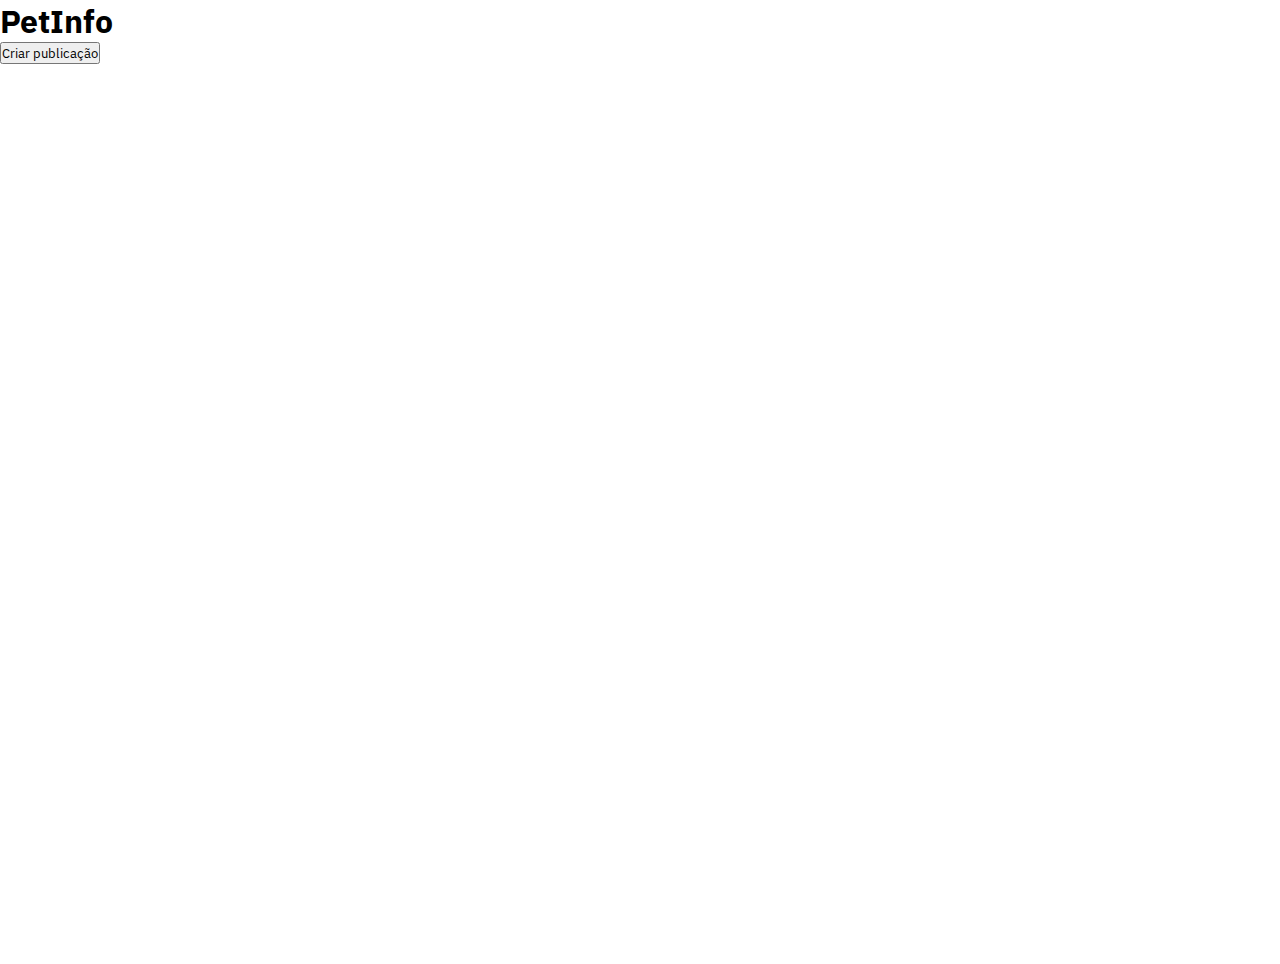
==== pages/home/index.html @ fb817c85 "feat: Creating login and register pages, and logic of pages" ====
<!DOCTYPE html>
<html lang="en">
<head>
    <meta charset="UTF-8">
    <meta http-equiv="X-UA-Compatible" content="IE=edge">
    <meta name="viewport" content="width=device-width, initial-scale=1.0">
    <link rel="stylesheet" href="/styles/globalStyles.css">
    <link rel="stylesheet" href="/styles/container.css">
    <link rel="stylesheet" href="/styles/modalStyle.css">
    <link rel="stylesheet" href="/styles/animations.css">
    <link rel="stylesheet" href="pages/home/styles/header.css">
    <title>PetInfo</title>
</head>
<body>
    <header>
        <h1>PetInfo</h1>
        <button>Criar publicação</button>
        <img id="avatar">
    </header>
    <main>
        
    </main>
    <script type="module" src="index.js"></script>
</body>
</html>
---- styles/globalStyles.css ----
@import url('https://fonts.googleapis.com/css2?family=IBM+Plex+Sans:ital,wght@0,200;0,300;0,400;0,500;0,600;0,700;1,100;1,200;1,300;1,400;1,500;1,600;1,700&display=swap');

* {
  margin: 0;
  padding: 0;
  box-sizing: border-box;
  font-family: 'IBM Plex Sans', sans-serif;
}

:root {
  --brand100: hsl(230, 57%, 50%);
  --brand200: hsl(230, 68%, 54%);
  --gray100: hsl(210, 11%, 15%);
  --gray200: hsl(210, 10%, 23%);
  --gray300: hsl(210, 9%, 31%);
  --gray400: hsl(210, 7%, 56%);
  --gray500: hsl(210, 11%, 71%);
  --gray600: hsl(210, 16%, 93%);
  --gray700: hsl(210, 17%, 95%);
  --gray800: hsl(210, 17%, 98%);
  --gray900: hsl(200, 100%, 99%);
  --alert100: hsl(349, 57%, 50%);
  --alert200: hsl(349, 69%, 55%);
  --sucess100: hsl(162, 88%, 26%);
}

body{
  position: relative;
}

main{
  width: 100vw;
  height: 100vh;
  display: flex;
  justify-content: center;
  align-items: center;
}
---- styles/container.css ----
.container{
    width: 40%;
    min-width: 600px;
    display: flex;
    justify-content: center;
    align-items: center;
    gap: 100px;
}
---- styles/modalStyle.css ----
@keyframes modalAnimation{
    0%{transform: translateY(300px);}
    25%{transform: translateY(0);}
    50%{transform: translateY(0);}
    100%{transform: translateY(300px);}
}

.modal{
    width: 441.73px;
    height: 125px;
    padding: 21px 32px;
    position: fixed;
    bottom: 30px;
    right: 30px;
    display: flex;
    gap: 17px;
    flex-direction: column;
    background: var(--gray900);
    box-shadow: 0px 4px 30px -12px rgba(0, 0, 0, 0.3);
    border-radius: 4px;
    animation: modalAnimation 10s linear;
}

.modal div{
    display: flex;
    gap: 12px;
}

.modal h2{
    font-weight: 500;
    font-size: 16px;
    line-height: 150%;
    color: var(--sucess100);
}

.modal p{
    font-weight: 400;
    font-size: 14px;
    line-height: 150%;
    color: var(--gray200);
}

.modal a{
    color: var(--brand100);
}
---- styles/animations.css ----
@keyframes arrival-left{
    0%{opacity: 0%; transform: translateX(-300px);}
    100%{opacity: 100%; transform: translateX(0);}
}

@keyframes arrival-right{
    0%{opacity: 0%; transform: translateX(300px);}
    100%{opacity: 100%; transform: translateX(0);}
}

.arrival-left{
    animation: arrival-left 2s;
}

.arrival-right{
    animation: arrival-right 2s;
}

@keyframes spinner{
    0% {
		transform: rotate(0);
	}
	100% {
		transform: rotate(360deg);
	}
}

.spinner{
    background-image: url('/src/img/spinner.svg');
    animation: spinner 1s linear;
}
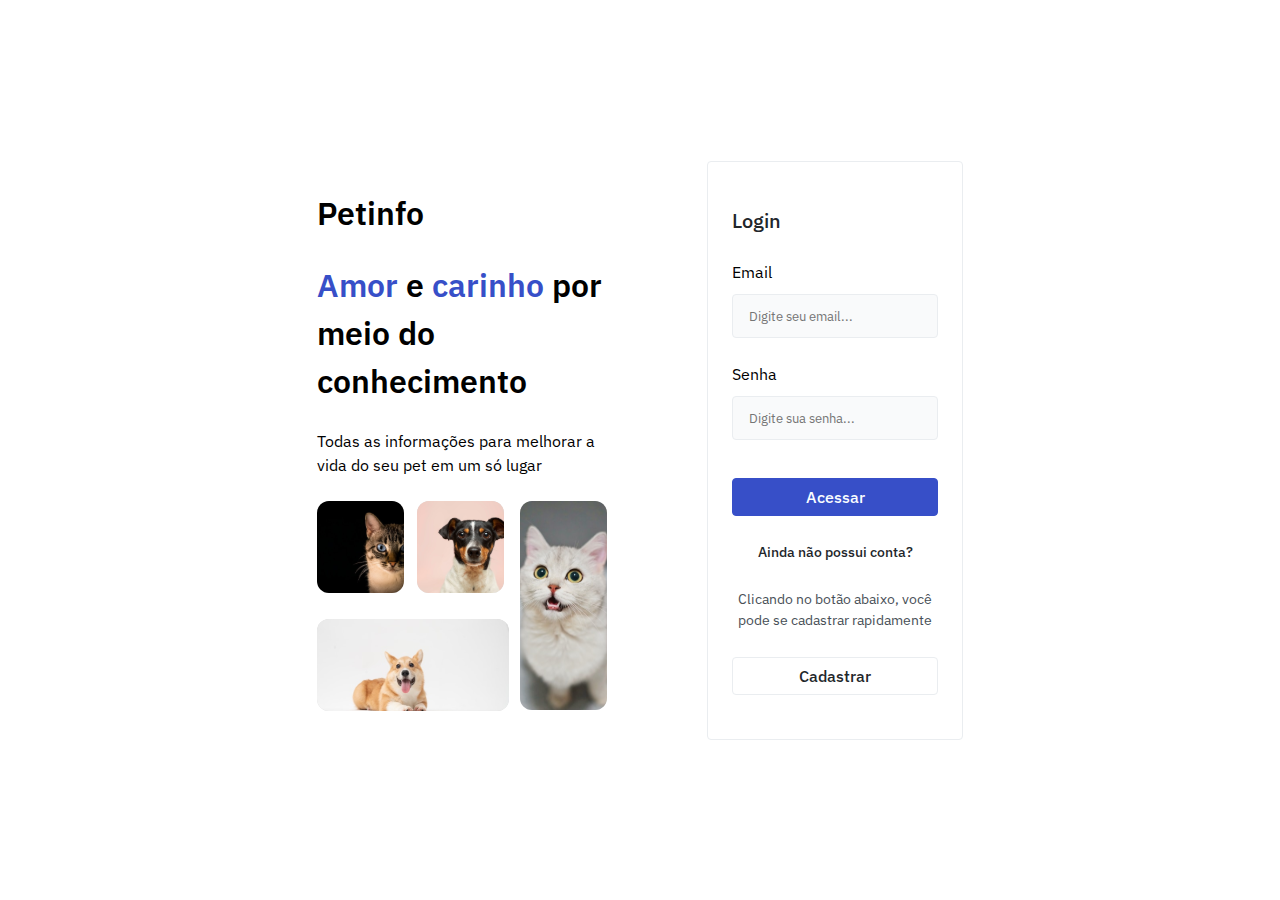
==== commit 3337a804: "feat: Final project" ====
--- a/pages/home/index.html
+++ b/pages/home/index.html
@@ -8,17 +8,46 @@
     <link rel="stylesheet" href="/styles/container.css">
     <link rel="stylesheet" href="/styles/modalStyle.css">
     <link rel="stylesheet" href="/styles/animations.css">
-    <link rel="stylesheet" href="pages/home/styles/header.css">
+    <link rel="stylesheet" href="/pages/home/style/header.css">
+    <link rel="stylesheet" href="/pages/home/style/posts.css">
+    <link rel="stylesheet" href="/pages/home/style/postFeed.css">
+    <link rel="stylesheet" href="/pages/home/style/modal.css">
     <title>PetInfo</title>
 </head>
 <body>
-    <header>
-        <h1>PetInfo</h1>
-        <button>Criar publicação</button>
-        <img id="avatar">
+    <header class="header">
+        <div>
+            <h1>Petinfo</h1>
+            <div>
+                <button id="createButton">Criar publicação</button>
+                <div class="img">
+                    <img id="avatar"/>
+                    <div id="menu">
+                        <section id="top">
+                            <p id="Name"></p>
+                        </section>
+                        <section id="bottom">
+                            <img src="/src/img/sign-out-alt.svg" alt="">
+                            <p>Sair da conta</p>
+                        </section>
+                    </div>
+                </div>
+            </div>
+        </div>
     </header>
-    <main>
-        
+    
+    <div class="titleFeed">
+        <div class="container" style="justify-content: start;">
+            <h2>Feed</h2>
+        </div>
+    </div>
+    
+    <main style="height: auto;">
+        <div class="container">
+            <div class="postFeed">
+
+            </div>
+        </div>
     </main>
     <script type="module" src="index.js"></script>
 </body>
--- a/styles/globalStyles.css
+++ b/styles/globalStyles.css
@@ -5,6 +5,7 @@
   padding: 0;
   box-sizing: border-box;
   font-family: 'IBM Plex Sans', sans-serif;
+  font-style: normal;
 }
 
 :root {
@@ -29,9 +30,10 @@
 }
 
 main{
-  width: 100vw;
+  width: 100%;
   height: 100vh;
   display: flex;
+  flex-direction: column;
   justify-content: center;
   align-items: center;
 }--- a/styles/container.css
+++ b/styles/container.css
@@ -1,5 +1,6 @@
 .container{
-    width: 40%;
+    width: 45%;
+    height: 100%;
     min-width: 600px;
     display: flex;
     justify-content: center;
--- a/styles/modalStyle.css
+++ b/styles/modalStyle.css
@@ -5,7 +5,7 @@
     100%{transform: translateY(300px);}
 }
 
-.modal{
+.notification{
     width: 441.73px;
     height: 125px;
     padding: 21px 32px;
@@ -18,28 +18,28 @@
     background: var(--gray900);
     box-shadow: 0px 4px 30px -12px rgba(0, 0, 0, 0.3);
     border-radius: 4px;
-    animation: modalAnimation 10s linear;
+    animation: modalAnimation 5s linear;
 }
 
-.modal div{
+.notification div{
     display: flex;
     gap: 12px;
 }
 
-.modal h2{
+.notification h2{
     font-weight: 500;
     font-size: 16px;
     line-height: 150%;
     color: var(--sucess100);
 }
 
-.modal p{
+.notification p{
     font-weight: 400;
     font-size: 14px;
     line-height: 150%;
     color: var(--gray200);
 }
 
-.modal a{
+.notification a{
     color: var(--brand100);
 }--- a/styles/animations.css
+++ b/styles/animations.css
@@ -30,3 +30,7 @@
     animation: spinner 1s linear;
 }
 
+@keyframes modalMove{
+    0%{top: -300px}
+    100%{top: 10px}
+}--- a/pages/home/style/header.css
+++ b/pages/home/style/header.css
@@ -0,0 +1,108 @@
+.header{
+    width: 100%;
+    height: 172px;
+    display: flex;
+    justify-content: center;
+    align-items: center;
+    position: sticky;
+}
+
+.header > div{
+    width: 45%;
+    display: flex;
+    justify-content: space-between;
+}
+
+.header > div > div{
+    height: 100%;
+    display: flex;
+    gap:  16px;
+}
+
+.header > div > div > button{
+    height: 38px;
+    padding: 0 16px;
+    color: var(--gray900);
+    border: 1px solid var(--brand100);
+    border-radius: 4px;
+    background-color: var(--brand100);
+    cursor: pointer;
+}
+
+.header > div > div > button:hover{
+    background-color: var(--brand200);
+}
+
+#avatar{
+    min-width: 41px;
+    max-width: 41px;
+    min-height: 41px;
+    max-height: 41px;
+    border: 1px solid var(--brand100);
+    border-radius: 100%;
+}
+
+
+.img:hover #menu{
+    display: flex;
+}
+
+
+#menu{
+    width: 215px;
+    height: 117px;
+    border-radius: 4px;
+    display: none;
+    flex-direction: column;
+    align-items: center;
+    justify-content: center;
+    position: absolute;
+    transform: translateX(-170px);
+    box-shadow: 0px 4px 40px -12px rgba(0, 0, 0, 0.25);
+}
+
+#menu > #top{
+    width: 100%;
+    height: 50%;
+    display: flex;
+    padding: 17px;
+    align-items: center;
+}
+
+#menu > #top > p{
+    overflow: hidden;
+    white-space: nowrap;
+    text-overflow: ellipsis;
+    cursor: pointer;
+}
+
+#menu > #bottom{
+    width: 100%;
+    height: 50%;
+    display: flex;
+    gap: 15px;
+    align-items: center;
+    padding: 17px;
+    background-color: var(--gray700);
+    cursor: pointer;
+}
+
+#bottom:hover, #top > p:hover{
+    text-decoration: underline;
+}
+
+#menu > #bottom > img{
+    width: 14px;
+    height: 21px;
+}
+
+.titleFeed{
+    width: 100%; 
+    height: 64px;
+    display: flex;
+    justify-content: center;
+    padding: 30px 0;
+    background-color: var(--gray800);
+    margin-bottom: 40px;
+}
+
--- a/pages/home/style/posts.css
+++ b/pages/home/style/posts.css
@@ -0,0 +1,124 @@
+.post{
+    width: 100%;
+    display: flex;
+    flex-direction: column;
+    gap: 25px;
+    margin-bottom: 20px;
+}
+
+.post button{
+    height: 32px;
+    border: 1px solid var(--gray700);
+    border-radius: 4px;
+    padding: 0 8px;
+    font-weight: 500;
+    font-size: 14px;
+    line-height: 150%;
+    cursor: pointer;
+}
+
+#postHeader{
+    width: 100%;
+    display: flex;
+    justify-content: space-between;
+    align-items: center;
+}
+
+#postHeader div{
+    display: flex;
+    align-items: center;
+    gap: 10px;
+    color: var(--gray600);
+}
+
+#headerDiv2{
+    position: relative;
+}
+
+#headerDiv2 > p{
+    color: var(--gray100);
+    font-size: 20px;
+    cursor: pointer;
+}
+
+#postHeader > #headerDiv2 > #bntPopUp{
+    display: none;
+    flex-direction: column;
+    position: absolute;
+    transform: translate(20px, 35px);
+}
+
+#userSpan{
+    height: 32px;
+    display: flex;
+    gap: 10px;
+    align-items: center;
+    font-weight: 500;
+    font-size: 14px;
+    line-height: 150%;
+    color: var(--gray100);
+}
+
+#userSpan > img{
+    width: 32px;
+    height: 100%;
+    border-radius: 100%;
+}
+
+#Data p {
+    height: 100%;
+    font-weight: 500;
+    font-size: 14px;
+    line-height: 150%;
+    color: var(--gray400);    
+}
+
+#edit{
+    border: 1px solid var(--gray600);
+    background: transparent;
+    color: var(--gray100);
+}
+
+#edit:hover{
+    background-color: var(--gray800);
+}
+
+#delet{
+    color: var(--gray400);
+} 
+
+#delet:hover{
+    background-color: var(--gray600);
+    color: var(--gray300);
+}
+
+.post h2{
+    width: 100%;    
+    font-weight: 600;
+    font-size: 24px; 
+    line-height: 150%;
+}
+
+.post > p{
+    width: 100%;
+    height: 50px;
+    overflow: hidden;
+    font-weight: 400;
+    font-size: 16px;
+    line-height: 150%;
+    color: var(--gray300);
+}
+
+.post a{
+    font-weight: 500;
+    font-size: 16px;
+    line-height: 150%;
+    text-decoration: none;
+    color: var(--brand100);
+    cursor: pointer;
+}
+
+.post a:hover{
+    text-decoration: underline;
+    color: var(--brand200);
+}--- a/pages/home/style/postFeed.css
+++ b/pages/home/style/postFeed.css
@@ -0,0 +1,5 @@
+.postFeed{
+    display: flex;
+    flex-direction: column;
+    gap: 50px;
+}--- a/pages/home/style/modal.css
+++ b/pages/home/style/modal.css
@@ -0,0 +1,161 @@
+.modalSection{
+    width: 100%;
+    height: 100%;
+    display: flex;
+    justify-content: center;
+    position: fixed;
+    top: 0;
+    background-color: rgba(0,0,0,0.5);
+}
+
+.modal{
+    width: 800px;
+    height: fit-content;
+    display: flex;
+    flex-direction: column;
+    padding: 32px 24px;
+    gap: 36px;
+    border: none;
+    border-radius: 8px;
+    background-color: var(--gray900);
+    margin-top: 50px;
+    position: absolute;
+    animation: modalMove 150ms linear;
+}
+
+.modal > #modalHeader{
+    flex-direction: row;
+}
+
+.modal > #modalHeader div{
+    width: 50%;
+    flex-direction: row;
+    align-items: center;
+}
+
+.modal > #modalHeader > div > span{
+    width: fit-content;
+}
+
+.modal h2{
+    font-weight: 500;
+    font-size: 24px;
+    line-height: 150%;
+    color: var(--gray100);
+}
+
+.modal p {
+    font-weight: 400;
+    font-size: 16px;
+    line-height: 150%;
+    color: var(--gray300);
+}
+ 
+.modal span{
+    width: 100%;
+    display: flex;
+    justify-content: space-between;
+}
+
+.modal h3{
+    font-weight: 500;
+    font-size: 20px;
+    line-height: 150%;
+    color: var(--gray100);
+}
+
+.modal button{
+    height: 38px;
+    padding: 7px 20px;
+    border: none;
+    border-radius: 4px;
+    font-weight: 500;
+    font-size: 16px;
+    line-height: 150%;
+    cursor: pointer;
+}
+
+.modal div{
+    width: 100%;
+    display: flex;
+    flex-direction: column;
+    font-weight: 500;
+    font-size: 16px;
+    line-height: 150%;
+    color: var(--gary100);
+    gap: 17px
+}
+
+.modal input{
+    height: 44px;
+    padding: 10px 17px;
+    gap: 10px;
+    border: 1px solid #D9D9D9;
+    border-radius: 4px;
+    background: var(--gray800);
+}
+
+.modal textarea{
+    height: 200px;
+    padding: 10px 17px;
+    background: var(--gray800);
+    border: 1px solid #D9D9D9;
+    border-radius: 4px;
+    resize: none;
+    max-lines: 30;
+}
+
+.modal textarea::-webkit-scrollbar{
+    width: 8px;
+}
+
+
+#closeButton{
+    background-color: var(--gray700);
+    font-weight: 700;
+    font-size: 14px;
+    line-height: 150%;
+    color: var(--gray500);
+}
+
+#closeButton:hover{
+    background-color: var(--gray600);
+    color: var(--gray400);
+}
+
+
+#buttons{
+    width: 100%;
+    flex-direction: row;
+    justify-content: end;
+}
+
+#cancel{
+    background-color: var(--gray700);
+    color: var(--gray400);
+}
+
+#cancel:hover{
+    background-color: var(--gray600);
+    color: var(--gray300);
+}
+
+#send{
+    background-color: var(--brand100);
+    color: var(--gray900);
+}
+
+#send:hover{
+    background-color: var(--brand200);
+    color: var(--gray800);
+}
+
+#delet{
+    background-color: var(--alert100);
+    color: var(--gray900);
+}
+
+#delet:hover{
+    background-color: var(--alert200);
+    color: var(--gray800);
+}